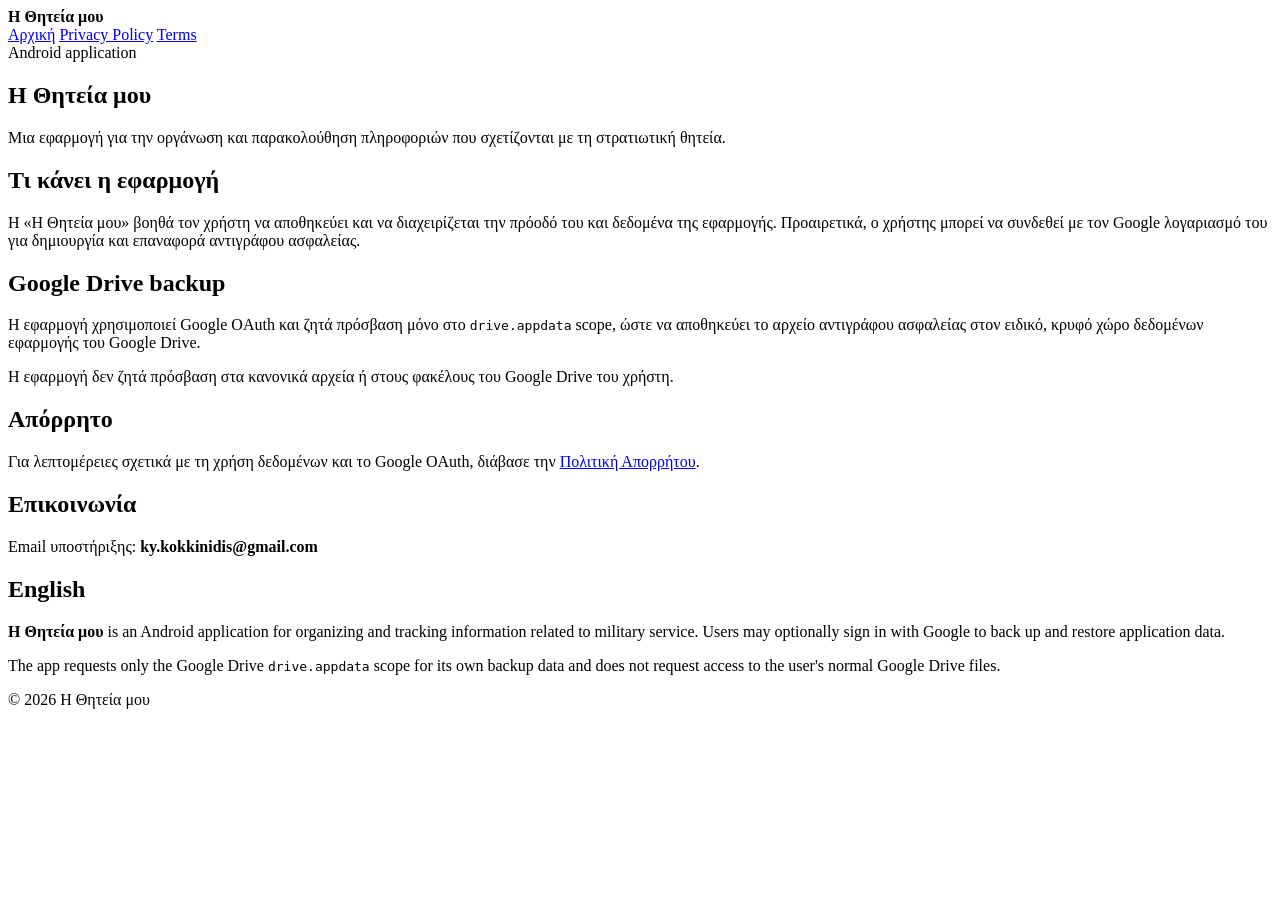
==== index.html @ 8e178951 "Add public GitHub Pages site" ====
<!doctype html>
<html lang="el">
<head>
  <meta charset="utf-8">
  <meta name="viewport" content="width=device-width,initial-scale=1">
  <title>Η Θητεία μου</title>
  <meta name="description" content="Η Θητεία μου - εφαρμογή οργάνωσης και παρακολούθησης στρατιωτικής θητείας.">
  <link rel="stylesheet" href="styles.css">
</head>
<body>
<header>
  <div class="container">
    <nav>
      <strong>Η Θητεία μου</strong>
      <div class="links">
        <a href="index.html">Αρχική</a>
        <a href="privacy.html">Privacy Policy</a>
        <a href="terms.html">Terms</a>
      </div>
    </nav>
  </div>
</header>
<main class="container">
  <section class="hero">
    <span class="badge">Android application</span>
    <h1>Η Θητεία μου</h1>
    <p class="muted">Μια εφαρμογή για την οργάνωση και παρακολούθηση πληροφοριών που σχετίζονται με τη στρατιωτική θητεία.</p>
  </section>
  <section class="card">
    <h2>Τι κάνει η εφαρμογή</h2>
    <p>Η «Η Θητεία μου» βοηθά τον χρήστη να αποθηκεύει και να διαχειρίζεται την πρόοδό του και δεδομένα της εφαρμογής. Προαιρετικά, ο χρήστης μπορεί να συνδεθεί με τον Google λογαριασμό του για δημιουργία και επαναφορά αντιγράφου ασφαλείας.</p>
  </section>
  <section class="card">
    <h2>Google Drive backup</h2>
    <p>Η εφαρμογή χρησιμοποιεί Google OAuth και ζητά πρόσβαση μόνο στο <code>drive.appdata</code> scope, ώστε να αποθηκεύει το αρχείο αντιγράφου ασφαλείας στον ειδικό, κρυφό χώρο δεδομένων εφαρμογής του Google Drive.</p>
    <p>Η εφαρμογή δεν ζητά πρόσβαση στα κανονικά αρχεία ή στους φακέλους του Google Drive του χρήστη.</p>
  </section>
  <section class="card">
    <h2>Απόρρητο</h2>
    <p>Για λεπτομέρειες σχετικά με τη χρήση δεδομένων και το Google OAuth, διάβασε την <a href="privacy.html">Πολιτική Απορρήτου</a>.</p>
  </section>
  <section class="card">
    <h2>Επικοινωνία</h2>
    <p>Email υποστήριξης: <strong>ky.kokkinidis@gmail.com</strong></p>
  </section>
  <section class="lang-block">
    <h2>English</h2>
    <div class="card">
      <p><strong>Η Θητεία μου</strong> is an Android application for organizing and tracking information related to military service. Users may optionally sign in with Google to back up and restore application data.</p>
      <p>The app requests only the Google Drive <code>drive.appdata</code> scope for its own backup data and does not request access to the user's normal Google Drive files.</p>
    </div>
  </section>
</main>
<footer><div class="container">© 2026 Η Θητεία μου</div></footer>
</body>
</html>
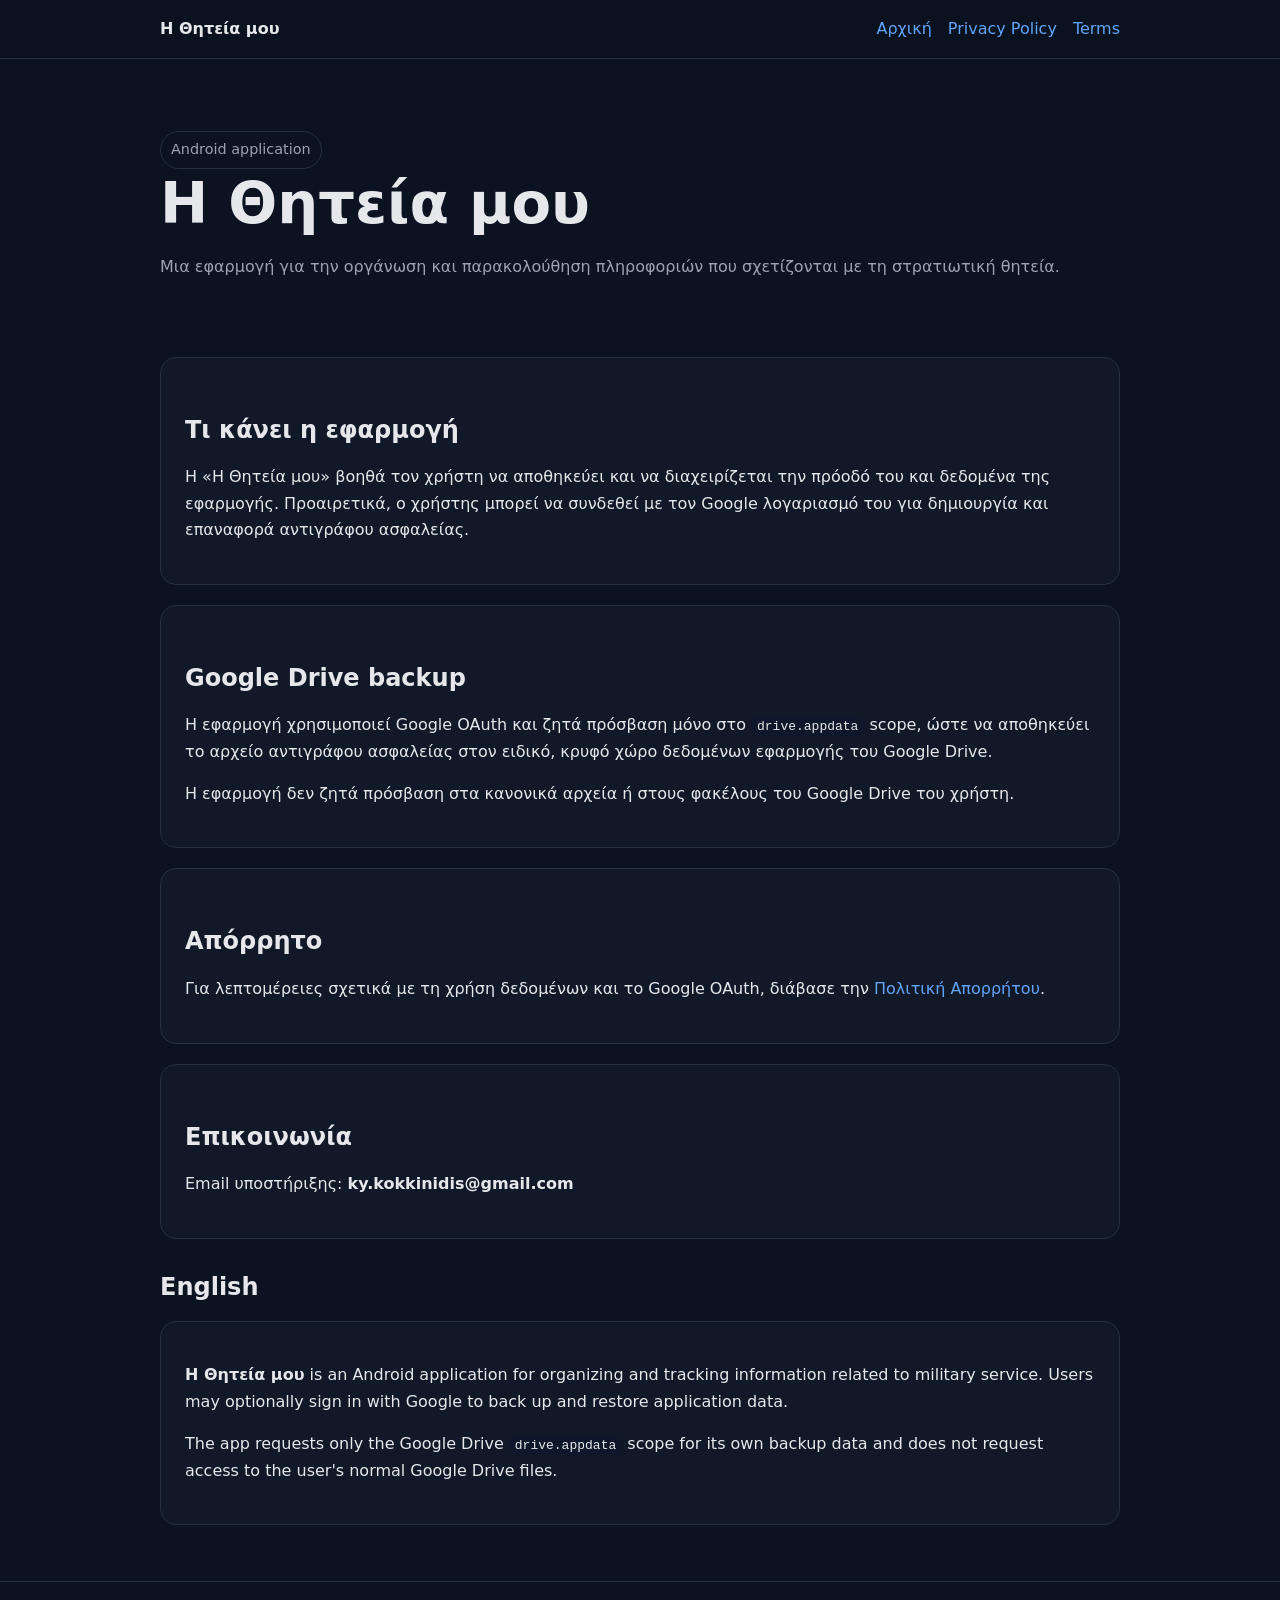
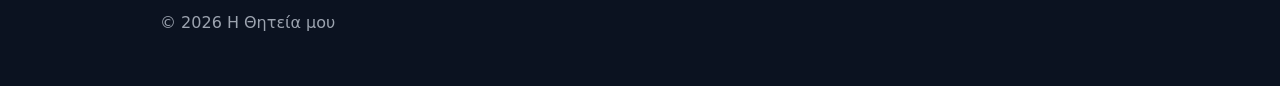
==== commit c03b2eb2: "Add Google Search Console verification tag" ====
--- a/index.html
+++ b/index.html
@@ -3,6 +3,7 @@
 <head>
   <meta charset="utf-8">
   <meta name="viewport" content="width=device-width,initial-scale=1">
+  <meta name="google-site-verification" content="En69V1-WqNW491M5iXir9cw8UQ_1f-vaIfh_tjFpFWw" />
   <title>Η Θητεία μου</title>
   <meta name="description" content="Η Θητεία μου - εφαρμογή οργάνωσης και παρακολούθησης στρατιωτικής θητείας.">
   <link rel="stylesheet" href="styles.css">
--- a/styles.css
+++ b/styles.css
@@ -0,0 +1,34 @@
+:root {
+  --bg: #0b1220;
+  --panel: #111827;
+  --text: #e5e7eb;
+  --muted: #9ca3af;
+  --accent: #60a5fa;
+  --border: #263041;
+}
+* { box-sizing: border-box; }
+body {
+  margin: 0;
+  font-family: Inter, system-ui, -apple-system, BlinkMacSystemFont, "Segoe UI", sans-serif;
+  background: var(--bg);
+  color: var(--text);
+  line-height: 1.65;
+}
+.container { width: min(960px, calc(100% - 32px)); margin: 0 auto; }
+header { border-bottom: 1px solid var(--border); background: rgba(11,18,32,.95); position: sticky; top: 0; backdrop-filter: blur(10px); }
+nav { display: flex; gap: 18px; align-items: center; justify-content: space-between; padding: 16px 0; }
+nav .links { display: flex; gap: 16px; flex-wrap: wrap; }
+a { color: var(--accent); text-decoration: none; }
+a:hover { text-decoration: underline; }
+.hero { padding: 72px 0 40px; }
+.card { background: var(--panel); border: 1px solid var(--border); border-radius: 16px; padding: 24px; margin: 20px 0; }
+h1, h2, h3 { line-height: 1.2; }
+h1 { font-size: clamp(2rem, 5vw, 3.6rem); margin: 0 0 16px; }
+h2 { margin-top: 34px; }
+.muted { color: var(--muted); }
+.badge { display: inline-block; border: 1px solid var(--border); border-radius: 999px; padding: 6px 10px; color: var(--muted); font-size: .9rem; }
+footer { border-top: 1px solid var(--border); margin-top: 56px; padding: 28px 0 50px; color: var(--muted); }
+code { background: #0f172a; padding: 2px 6px; border-radius: 6px; }
+ul { padding-left: 22px; }
+.lang-block { margin-top: 30px; }
+.notice { border-left: 4px solid var(--accent); padding-left: 16px; }
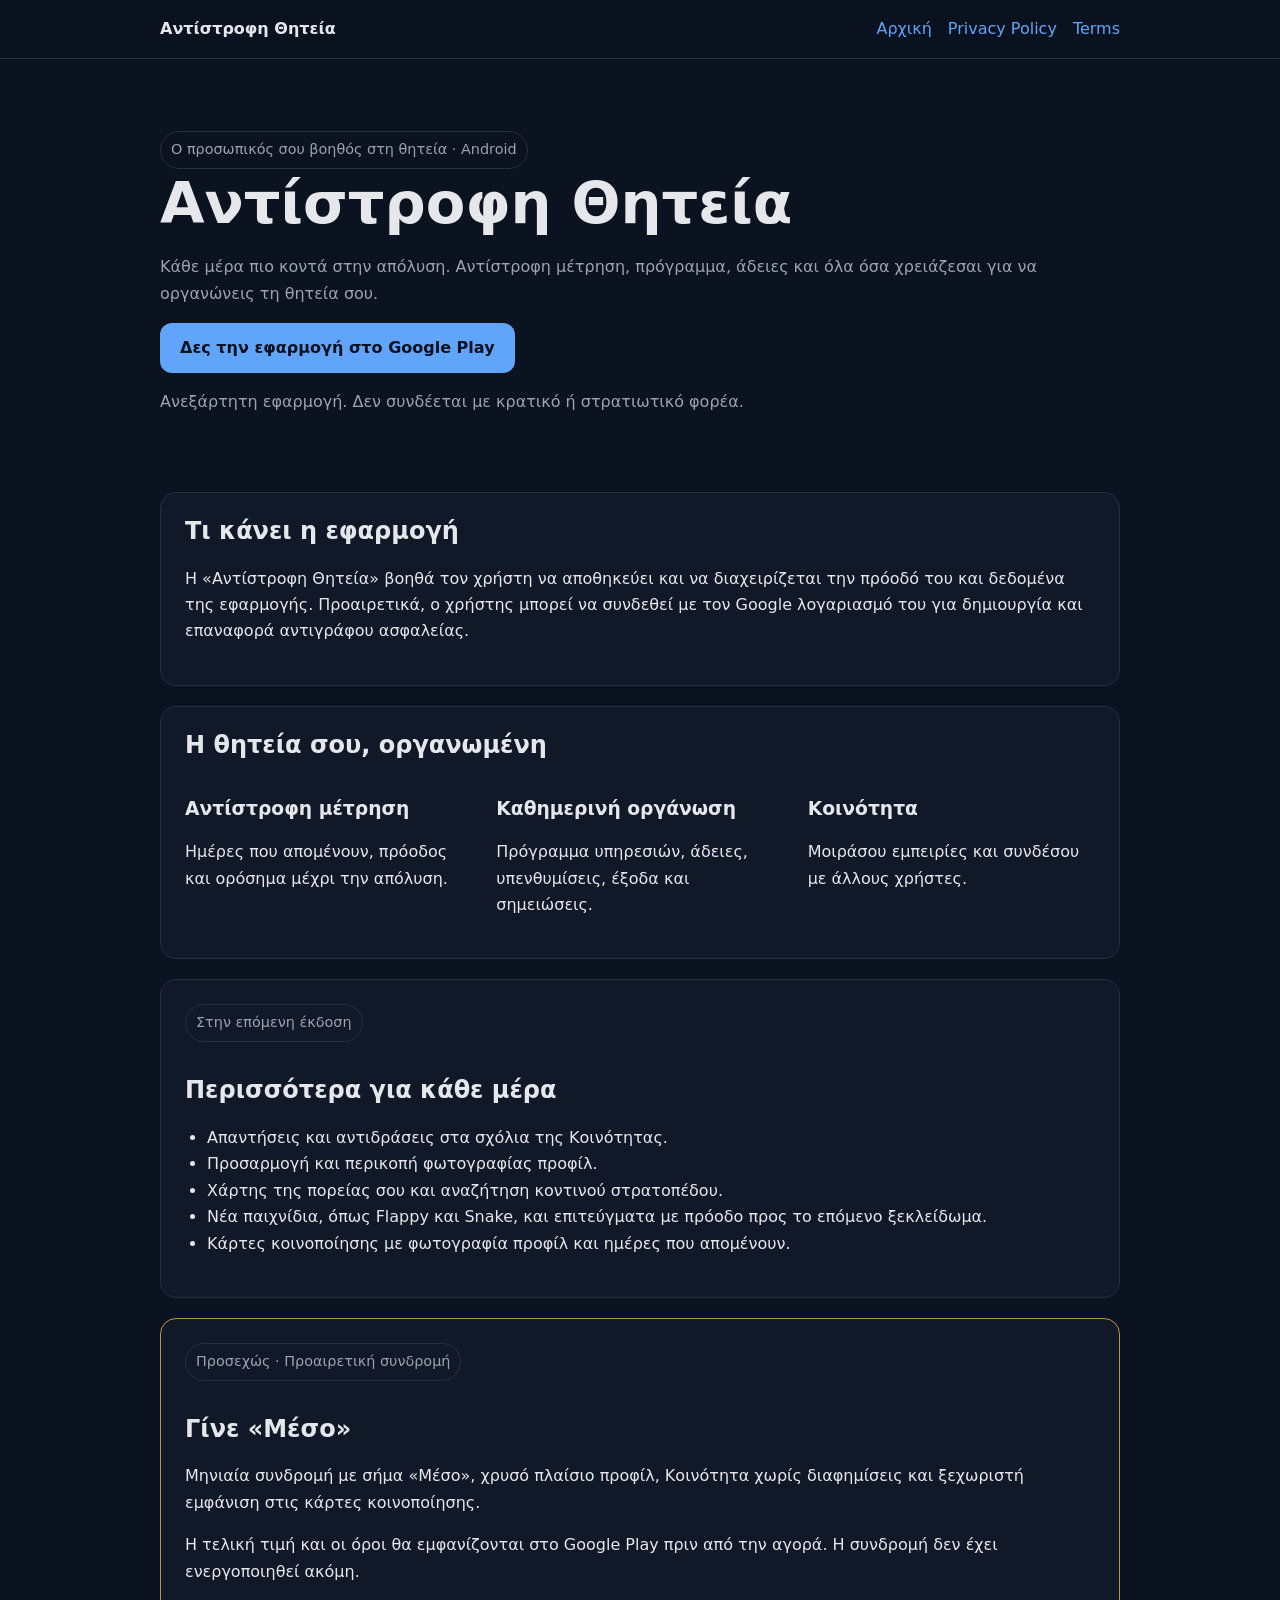
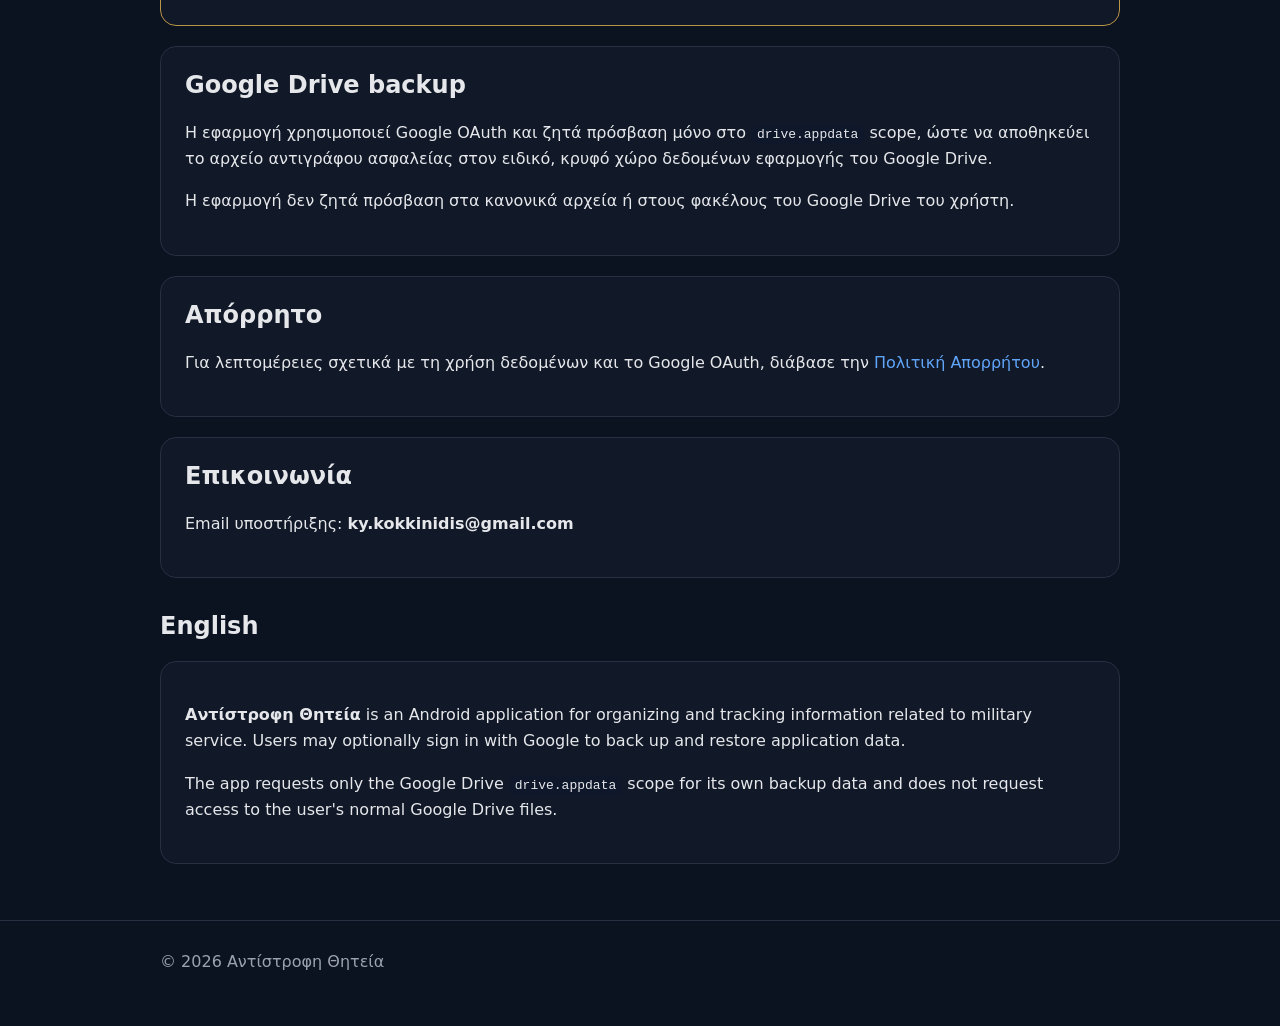
==== commit b2fc9b90: "Update site for Antistrofi Thiteia, upcoming features and membership" ====
--- a/index.html
+++ b/index.html
@@ -4,15 +4,15 @@
   <meta charset="utf-8">
   <meta name="viewport" content="width=device-width,initial-scale=1">
   <meta name="google-site-verification" content="En69V1-WqNW491M5iXir9cw8UQ_1f-vaIfh_tjFpFWw" />
-  <title>Η Θητεία μου</title>
-  <meta name="description" content="Η Θητεία μου - εφαρμογή οργάνωσης και παρακολούθησης στρατιωτικής θητείας.">
+  <title>Αντίστροφη Θητεία</title>
+  <meta name="description" content="Αντίστροφη Θητεία - εφαρμογή οργάνωσης και παρακολούθησης στρατιωτικής θητείας.">
   <link rel="stylesheet" href="styles.css">
 </head>
 <body>
 <header>
   <div class="container">
     <nav>
-      <strong>Η Θητεία μου</strong>
+      <strong>Αντίστροφη Θητεία</strong>
       <div class="links">
         <a href="index.html">Αρχική</a>
         <a href="privacy.html">Privacy Policy</a>
@@ -23,14 +23,19 @@
 </header>
 <main class="container">
   <section class="hero">
-    <span class="badge">Android application</span>
-    <h1>Η Θητεία μου</h1>
-    <p class="muted">Μια εφαρμογή για την οργάνωση και παρακολούθηση πληροφοριών που σχετίζονται με τη στρατιωτική θητεία.</p>
+    <span class="badge">Ο προσωπικός σου βοηθός στη θητεία · Android</span>
+    <h1>Αντίστροφη Θητεία</h1>
+    <p class="muted">Κάθε μέρα πιο κοντά στην απόλυση. Αντίστροφη μέτρηση, πρόγραμμα, άδειες και όλα όσα χρειάζεσαι για να οργανώνεις τη θητεία σου.</p>
+  <p><a class="button" href="https://play.google.com/store/apps/details?id=gr.kyriakos.i_thiteia_mou">Δες την εφαρμογή στο Google Play</a></p>
+    <p class="muted">Ανεξάρτητη εφαρμογή. Δεν συνδέεται με κρατικό ή στρατιωτικό φορέα.</p>
   </section>
   <section class="card">
     <h2>Τι κάνει η εφαρμογή</h2>
-    <p>Η «Η Θητεία μου» βοηθά τον χρήστη να αποθηκεύει και να διαχειρίζεται την πρόοδό του και δεδομένα της εφαρμογής. Προαιρετικά, ο χρήστης μπορεί να συνδεθεί με τον Google λογαριασμό του για δημιουργία και επαναφορά αντιγράφου ασφαλείας.</p>
+    <p>Η «Αντίστροφη Θητεία» βοηθά τον χρήστη να αποθηκεύει και να διαχειρίζεται την πρόοδό του και δεδομένα της εφαρμογής. Προαιρετικά, ο χρήστης μπορεί να συνδεθεί με τον Google λογαριασμό του για δημιουργία και επαναφορά αντιγράφου ασφαλείας.</p>
   </section>
+<section class="card"><h2>Η θητεία σου, οργανωμένη</h2><div class="feature-grid"><div><h3>Αντίστροφη μέτρηση</h3><p>Ημέρες που απομένουν, πρόοδος και ορόσημα μέχρι την απόλυση.</p></div><div><h3>Καθημερινή οργάνωση</h3><p>Πρόγραμμα υπηρεσιών, άδειες, υπενθυμίσεις, έξοδα και σημειώσεις.</p></div><div><h3>Κοινότητα</h3><p>Μοιράσου εμπειρίες και συνδέσου με άλλους χρήστες.</p></div></div></section>
+<section class="card"><span class="badge">Στην επόμενη έκδοση</span><h2>Περισσότερα για κάθε μέρα</h2><ul><li>Απαντήσεις και αντιδράσεις στα σχόλια της Κοινότητας.</li><li>Προσαρμογή και περικοπή φωτογραφίας προφίλ.</li><li>Χάρτης της πορείας σου και αναζήτηση κοντινού στρατοπέδου.</li><li>Νέα παιχνίδια, όπως Flappy και Snake, και επιτεύγματα με πρόοδο προς το επόμενο ξεκλείδωμα.</li><li>Κάρτες κοινοποίησης με φωτογραφία προφίλ και ημέρες που απομένουν.</li></ul></section>
+<section class="card membership"><span class="badge">Προσεχώς · Προαιρετική συνδρομή</span><h2>Γίνε «Μέσο»</h2><p>Μηνιαία συνδρομή με σήμα «Μέσο», χρυσό πλαίσιο προφίλ, Κοινότητα χωρίς διαφημίσεις και ξεχωριστή εμφάνιση στις κάρτες κοινοποίησης.</p><p>Η τελική τιμή και οι όροι θα εμφανίζονται στο Google Play πριν από την αγορά. Η συνδρομή δεν έχει ενεργοποιηθεί ακόμη.</p></section>
   <section class="card">
     <h2>Google Drive backup</h2>
     <p>Η εφαρμογή χρησιμοποιεί Google OAuth και ζητά πρόσβαση μόνο στο <code>drive.appdata</code> scope, ώστε να αποθηκεύει το αρχείο αντιγράφου ασφαλείας στον ειδικό, κρυφό χώρο δεδομένων εφαρμογής του Google Drive.</p>
@@ -47,11 +52,11 @@
   <section class="lang-block">
     <h2>English</h2>
     <div class="card">
-      <p><strong>Η Θητεία μου</strong> is an Android application for organizing and tracking information related to military service. Users may optionally sign in with Google to back up and restore application data.</p>
+      <p><strong>Αντίστροφη Θητεία</strong> is an Android application for organizing and tracking information related to military service. Users may optionally sign in with Google to back up and restore application data.</p>
       <p>The app requests only the Google Drive <code>drive.appdata</code> scope for its own backup data and does not request access to the user's normal Google Drive files.</p>
     </div>
   </section>
 </main>
-<footer><div class="container">© 2026 Η Θητεία μου</div></footer>
+<footer><div class="container">© 2026 Αντίστροφη Θητεία</div></footer>
 </body>
 </html>
--- a/styles.css
+++ b/styles.css
@@ -31,4 +31,5 @@
 code { background: #0f172a; padding: 2px 6px; border-radius: 6px; }
 ul { padding-left: 22px; }
 .lang-block { margin-top: 30px; }
-.notice { border-left: 4px solid var(--accent); padding-left: 16px; }+.notice { border-left: 4px solid var(--accent); padding-left: 16px; }
+.button{display:inline-block;background:#60a5fa;color:#081120;padding:12px 20px;border-radius:12px;font-weight:700}.button:hover{background:#93c5fd;text-decoration:none}.feature-grid{display:grid;grid-template-columns:repeat(3,1fr);gap:24px}.card h2:first-child{margin-top:0}.membership{border-color:#b99545}a:focus-visible{outline:3px solid #fbbf24;outline-offset:4px}header{z-index:10}@media(max-width:640px){nav{align-items:flex-start;flex-direction:column;gap:10px}.hero{padding-top:40px}.feature-grid{grid-template-columns:1fr;gap:0}.card{padding:20px}code{overflow-wrap:anywhere}}
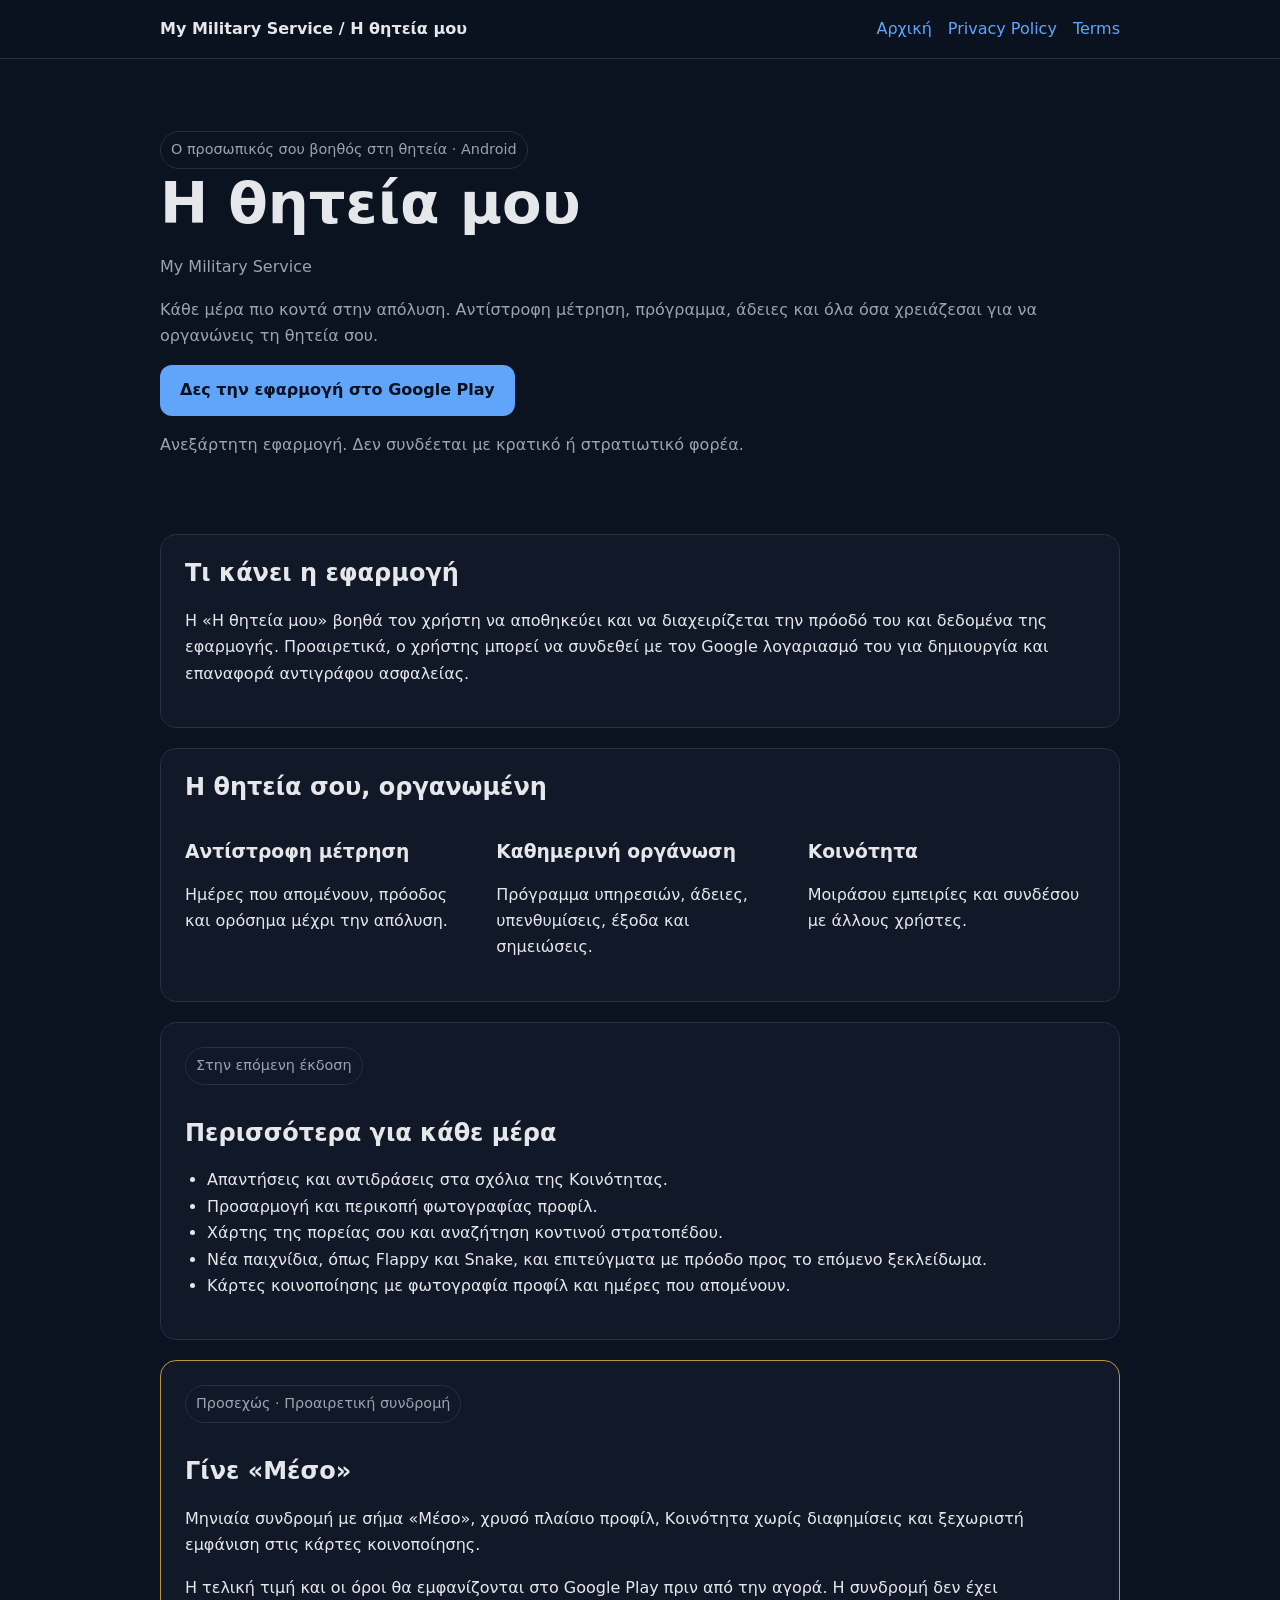
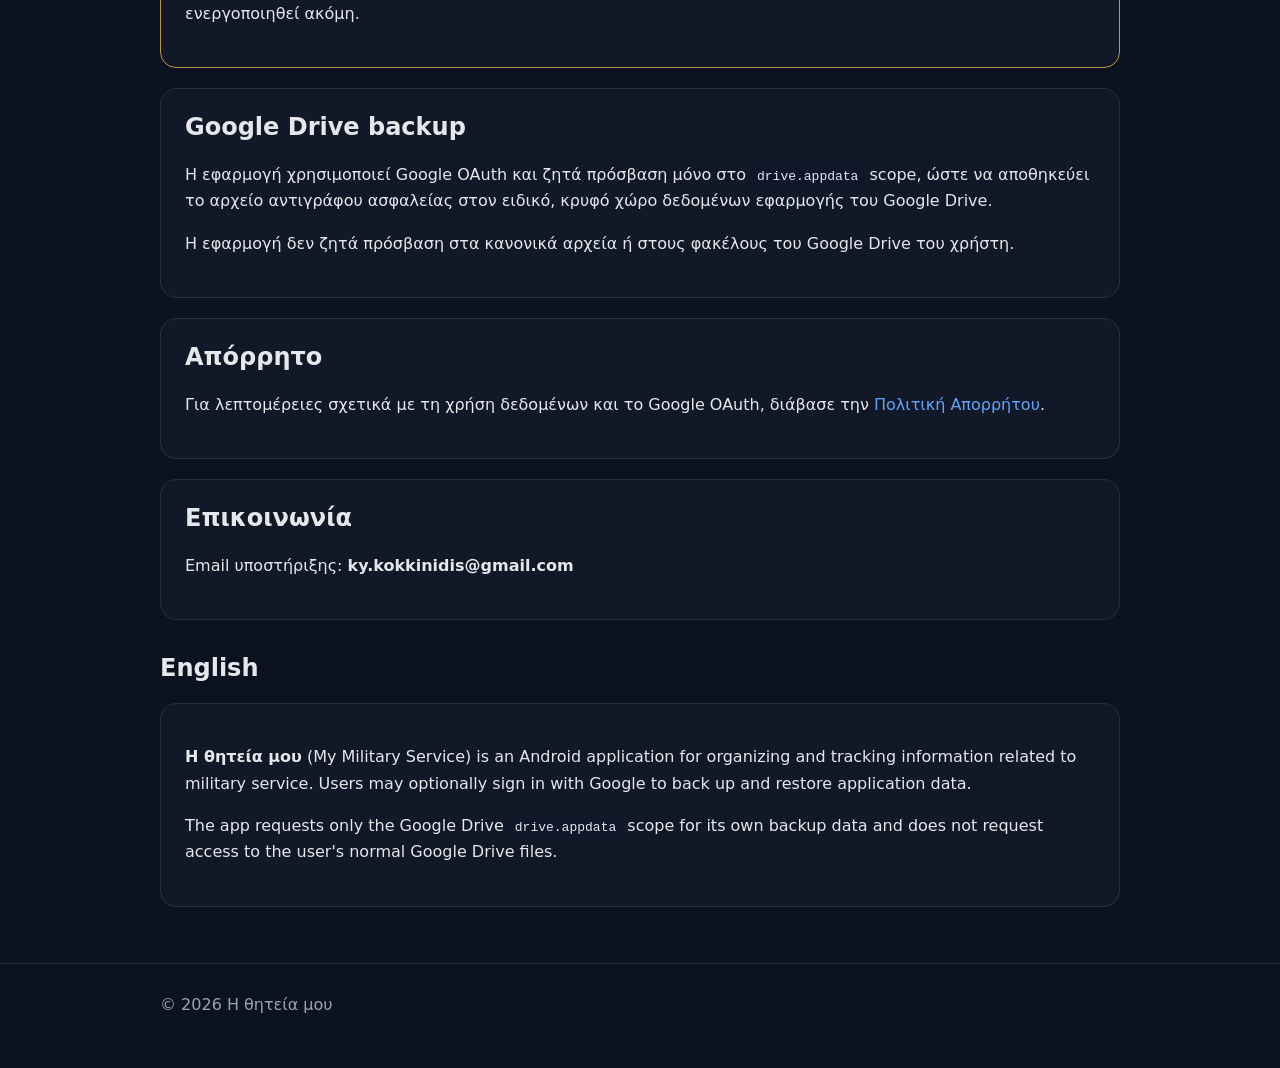
==== commit a31e34b8: "Rename app to My Military Service / Η θητεία μου" ====
--- a/index.html
+++ b/index.html
@@ -4,15 +4,15 @@
   <meta charset="utf-8">
   <meta name="viewport" content="width=device-width,initial-scale=1">
   <meta name="google-site-verification" content="En69V1-WqNW491M5iXir9cw8UQ_1f-vaIfh_tjFpFWw" />
-  <title>Αντίστροφη Θητεία</title>
-  <meta name="description" content="Αντίστροφη Θητεία - εφαρμογή οργάνωσης και παρακολούθησης στρατιωτικής θητείας.">
+  <title>My Military Service / Η θητεία μου</title>
+  <meta name="description" content="Η θητεία μου - εφαρμογή οργάνωσης και παρακολούθησης στρατιωτικής θητείας.">
   <link rel="stylesheet" href="styles.css">
 </head>
 <body>
 <header>
   <div class="container">
     <nav>
-      <strong>Αντίστροφη Θητεία</strong>
+      <strong>My Military Service / Η θητεία μου</strong>
       <div class="links">
         <a href="index.html">Αρχική</a>
         <a href="privacy.html">Privacy Policy</a>
@@ -24,14 +24,14 @@
 <main class="container">
   <section class="hero">
     <span class="badge">Ο προσωπικός σου βοηθός στη θητεία · Android</span>
-    <h1>Αντίστροφη Θητεία</h1>
+    <h1>Η θητεία μου</h1><p class="muted" lang="en">My Military Service</p>
     <p class="muted">Κάθε μέρα πιο κοντά στην απόλυση. Αντίστροφη μέτρηση, πρόγραμμα, άδειες και όλα όσα χρειάζεσαι για να οργανώνεις τη θητεία σου.</p>
   <p><a class="button" href="https://play.google.com/store/apps/details?id=gr.kyriakos.i_thiteia_mou">Δες την εφαρμογή στο Google Play</a></p>
     <p class="muted">Ανεξάρτητη εφαρμογή. Δεν συνδέεται με κρατικό ή στρατιωτικό φορέα.</p>
   </section>
   <section class="card">
     <h2>Τι κάνει η εφαρμογή</h2>
-    <p>Η «Αντίστροφη Θητεία» βοηθά τον χρήστη να αποθηκεύει και να διαχειρίζεται την πρόοδό του και δεδομένα της εφαρμογής. Προαιρετικά, ο χρήστης μπορεί να συνδεθεί με τον Google λογαριασμό του για δημιουργία και επαναφορά αντιγράφου ασφαλείας.</p>
+    <p>Η «Η θητεία μου» βοηθά τον χρήστη να αποθηκεύει και να διαχειρίζεται την πρόοδό του και δεδομένα της εφαρμογής. Προαιρετικά, ο χρήστης μπορεί να συνδεθεί με τον Google λογαριασμό του για δημιουργία και επαναφορά αντιγράφου ασφαλείας.</p>
   </section>
 <section class="card"><h2>Η θητεία σου, οργανωμένη</h2><div class="feature-grid"><div><h3>Αντίστροφη μέτρηση</h3><p>Ημέρες που απομένουν, πρόοδος και ορόσημα μέχρι την απόλυση.</p></div><div><h3>Καθημερινή οργάνωση</h3><p>Πρόγραμμα υπηρεσιών, άδειες, υπενθυμίσεις, έξοδα και σημειώσεις.</p></div><div><h3>Κοινότητα</h3><p>Μοιράσου εμπειρίες και συνδέσου με άλλους χρήστες.</p></div></div></section>
 <section class="card"><span class="badge">Στην επόμενη έκδοση</span><h2>Περισσότερα για κάθε μέρα</h2><ul><li>Απαντήσεις και αντιδράσεις στα σχόλια της Κοινότητας.</li><li>Προσαρμογή και περικοπή φωτογραφίας προφίλ.</li><li>Χάρτης της πορείας σου και αναζήτηση κοντινού στρατοπέδου.</li><li>Νέα παιχνίδια, όπως Flappy και Snake, και επιτεύγματα με πρόοδο προς το επόμενο ξεκλείδωμα.</li><li>Κάρτες κοινοποίησης με φωτογραφία προφίλ και ημέρες που απομένουν.</li></ul></section>
@@ -52,11 +52,11 @@
   <section class="lang-block">
     <h2>English</h2>
     <div class="card">
-      <p><strong>Αντίστροφη Θητεία</strong> is an Android application for organizing and tracking information related to military service. Users may optionally sign in with Google to back up and restore application data.</p>
+      <p><strong>Η θητεία μου</strong> (My Military Service) is an Android application for organizing and tracking information related to military service. Users may optionally sign in with Google to back up and restore application data.</p>
       <p>The app requests only the Google Drive <code>drive.appdata</code> scope for its own backup data and does not request access to the user's normal Google Drive files.</p>
     </div>
   </section>
 </main>
-<footer><div class="container">© 2026 Αντίστροφη Θητεία</div></footer>
+<footer><div class="container">© 2026 Η θητεία μου</div></footer>
 </body>
 </html>
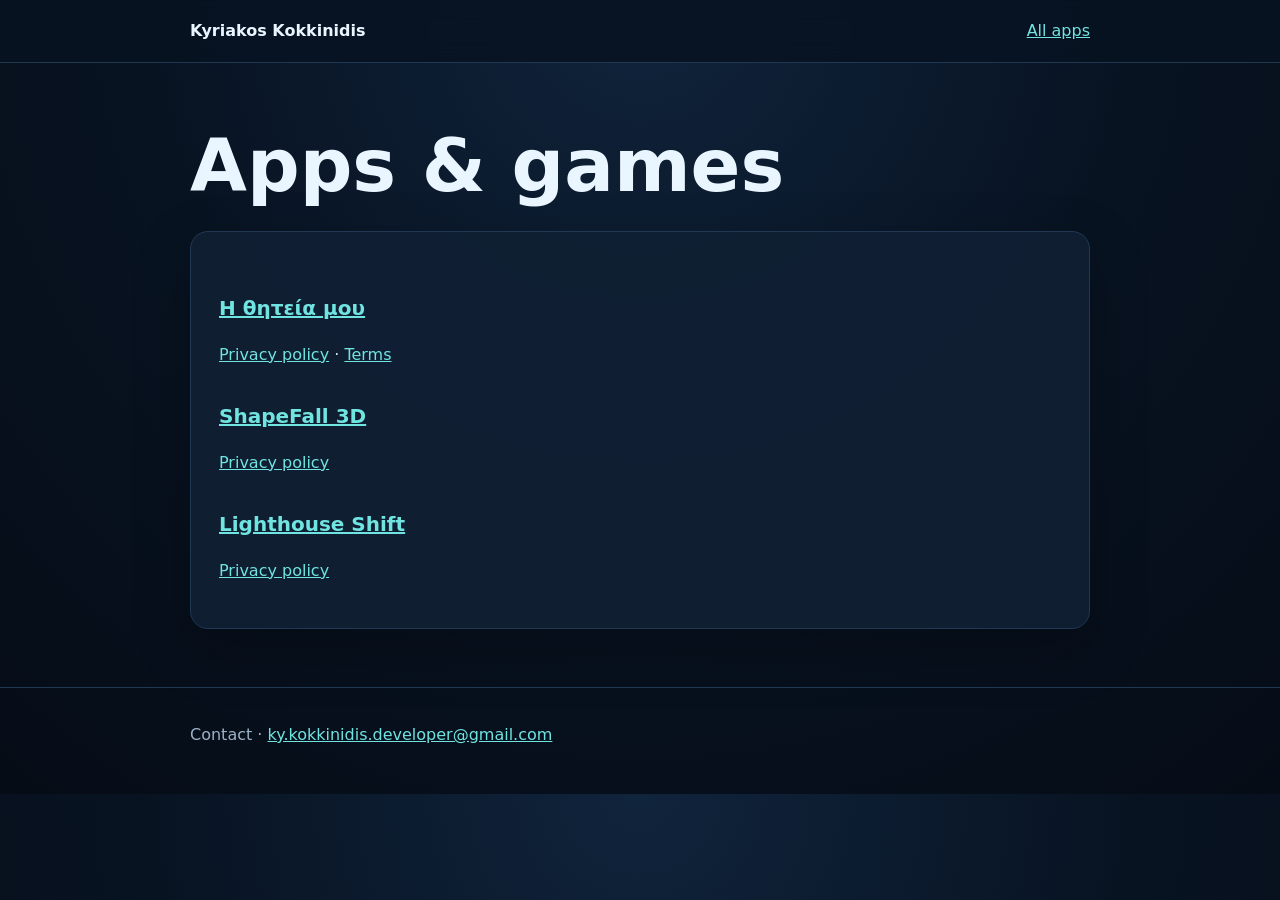
==== commit 4fa30049: "Add app directory and Lighthouse Shift privacy policy" ====
--- a/index.html
+++ b/index.html
@@ -1,62 +1,4 @@
 <!doctype html>
-<html lang="el">
-<head>
-  <meta charset="utf-8">
-  <meta name="viewport" content="width=device-width,initial-scale=1">
-  <meta name="google-site-verification" content="En69V1-WqNW491M5iXir9cw8UQ_1f-vaIfh_tjFpFWw" />
-  <title>My Military Service / Η θητεία μου</title>
-  <meta name="description" content="Η θητεία μου - εφαρμογή οργάνωσης και παρακολούθησης στρατιωτικής θητείας.">
-  <link rel="stylesheet" href="styles.css">
-</head>
-<body>
-<header>
-  <div class="container">
-    <nav>
-      <strong>My Military Service / Η θητεία μου</strong>
-      <div class="links">
-        <a href="index.html">Αρχική</a>
-        <a href="privacy.html">Privacy Policy</a>
-        <a href="terms.html">Terms</a>
-      </div>
-    </nav>
-  </div>
-</header>
-<main class="container">
-  <section class="hero">
-    <span class="badge">Ο προσωπικός σου βοηθός στη θητεία · Android</span>
-    <h1>Η θητεία μου</h1><p class="muted" lang="en">My Military Service</p>
-    <p class="muted">Κάθε μέρα πιο κοντά στην απόλυση. Αντίστροφη μέτρηση, πρόγραμμα, άδειες και όλα όσα χρειάζεσαι για να οργανώνεις τη θητεία σου.</p>
-  <p><a class="button" href="https://play.google.com/store/apps/details?id=gr.kyriakos.i_thiteia_mou">Δες την εφαρμογή στο Google Play</a></p>
-    <p class="muted">Ανεξάρτητη εφαρμογή. Δεν συνδέεται με κρατικό ή στρατιωτικό φορέα.</p>
-  </section>
-  <section class="card">
-    <h2>Τι κάνει η εφαρμογή</h2>
-    <p>Η «Η θητεία μου» βοηθά τον χρήστη να αποθηκεύει και να διαχειρίζεται την πρόοδό του και δεδομένα της εφαρμογής. Προαιρετικά, ο χρήστης μπορεί να συνδεθεί με τον Google λογαριασμό του για δημιουργία και επαναφορά αντιγράφου ασφαλείας.</p>
-  </section>
-<section class="card"><h2>Η θητεία σου, οργανωμένη</h2><div class="feature-grid"><div><h3>Αντίστροφη μέτρηση</h3><p>Ημέρες που απομένουν, πρόοδος και ορόσημα μέχρι την απόλυση.</p></div><div><h3>Καθημερινή οργάνωση</h3><p>Πρόγραμμα υπηρεσιών, άδειες, υπενθυμίσεις, έξοδα και σημειώσεις.</p></div><div><h3>Κοινότητα</h3><p>Μοιράσου εμπειρίες και συνδέσου με άλλους χρήστες.</p></div></div></section>
-<section class="card"><span class="badge">Στην επόμενη έκδοση</span><h2>Περισσότερα για κάθε μέρα</h2><ul><li>Απαντήσεις και αντιδράσεις στα σχόλια της Κοινότητας.</li><li>Προσαρμογή και περικοπή φωτογραφίας προφίλ.</li><li>Χάρτης της πορείας σου και αναζήτηση κοντινού στρατοπέδου.</li><li>Νέα παιχνίδια, όπως Flappy και Snake, και επιτεύγματα με πρόοδο προς το επόμενο ξεκλείδωμα.</li><li>Κάρτες κοινοποίησης με φωτογραφία προφίλ και ημέρες που απομένουν.</li></ul></section>
-<section class="card membership"><span class="badge">Προσεχώς · Προαιρετική συνδρομή</span><h2>Γίνε «Μέσο»</h2><p>Μηνιαία συνδρομή με σήμα «Μέσο», χρυσό πλαίσιο προφίλ, Κοινότητα χωρίς διαφημίσεις και ξεχωριστή εμφάνιση στις κάρτες κοινοποίησης.</p><p>Η τελική τιμή και οι όροι θα εμφανίζονται στο Google Play πριν από την αγορά. Η συνδρομή δεν έχει ενεργοποιηθεί ακόμη.</p></section>
-  <section class="card">
-    <h2>Google Drive backup</h2>
-    <p>Η εφαρμογή χρησιμοποιεί Google OAuth και ζητά πρόσβαση μόνο στο <code>drive.appdata</code> scope, ώστε να αποθηκεύει το αρχείο αντιγράφου ασφαλείας στον ειδικό, κρυφό χώρο δεδομένων εφαρμογής του Google Drive.</p>
-    <p>Η εφαρμογή δεν ζητά πρόσβαση στα κανονικά αρχεία ή στους φακέλους του Google Drive του χρήστη.</p>
-  </section>
-  <section class="card">
-    <h2>Απόρρητο</h2>
-    <p>Για λεπτομέρειες σχετικά με τη χρήση δεδομένων και το Google OAuth, διάβασε την <a href="privacy.html">Πολιτική Απορρήτου</a>.</p>
-  </section>
-  <section class="card">
-    <h2>Επικοινωνία</h2>
-    <p>Email υποστήριξης: <strong>ky.kokkinidis@gmail.com</strong></p>
-  </section>
-  <section class="lang-block">
-    <h2>English</h2>
-    <div class="card">
-      <p><strong>Η θητεία μου</strong> (My Military Service) is an Android application for organizing and tracking information related to military service. Users may optionally sign in with Google to back up and restore application data.</p>
-      <p>The app requests only the Google Drive <code>drive.appdata</code> scope for its own backup data and does not request access to the user's normal Google Drive files.</p>
-    </div>
-  </section>
-</main>
-<footer><div class="container">© 2026 Η θητεία μου</div></footer>
-</body>
-</html>+<html lang="en"><head><meta charset="utf-8"><meta name="viewport" content="width=device-width,initial-scale=1"><title>Apps & games — Kyriakos Kokkinidis</title><link rel="stylesheet" href="shapefall3d/styles.css"></head><body>
+<header><div class="wrap"><strong>Kyriakos Kokkinidis</strong><a href="./">All apps</a></div></header>
+<main class="wrap"><section class="hero"><h1>Apps & games</h1></section><section class="card"><h2 lang="el"><a href="i-thiteia-mou/">Η θητεία μου</a></h2><p><a href="i-thiteia-mou/privacy.html">Privacy policy</a> · <a href="i-thiteia-mou/terms.html">Terms</a></p><h2><a href="shapefall3d/">ShapeFall 3D</a></h2><p><a href="shapefall3d/privacy.html">Privacy policy</a></p><h2><a href="lighthouseshift/">Lighthouse Shift</a></h2><p><a href="lighthouseshift/privacy.html">Privacy policy</a></p></section></main><footer><div class="wrap">Contact · <a href="mailto:ky.kokkinidis.developer@gmail.com">ky.kokkinidis.developer@gmail.com</a></div></footer></body></html>
--- a/shapefall3d/styles.css
+++ b/shapefall3d/styles.css
@@ -0,0 +1 @@
+:root{--bg:#081322;--panel:#102034;--text:#eaf6ff;--muted:#9db2c7;--cyan:#70e4e1;--gold:#f4c86a;--border:#213853}*{box-sizing:border-box}body{margin:0;background:radial-gradient(circle at top,#10243c 0,#081322 48%,#050c16 100%);color:var(--text);font-family:Inter,system-ui,-apple-system,BlinkMacSystemFont,"Segoe UI",sans-serif;line-height:1.65}.wrap{width:min(900px,calc(100% - 32px));margin:auto}header{border-bottom:1px solid var(--border);background:rgba(8,19,34,.92);backdrop-filter:blur(12px)}header .wrap{display:flex;justify-content:space-between;align-items:center;padding:18px 0}.brand{font-weight:800;letter-spacing:.08em}.accent{color:var(--cyan)}main{padding:58px 0}.hero{margin-bottom:28px}.eyebrow{color:var(--cyan);font-weight:700;letter-spacing:.12em;text-transform:uppercase;font-size:.78rem}h1{font-size:clamp(2.3rem,7vw,4.6rem);line-height:1;margin:.5rem 0 1rem}h2{margin-top:2rem;font-size:1.25rem}.card{background:rgba(16,32,52,.9);border:1px solid var(--border);border-radius:18px;padding:28px;box-shadow:0 20px 55px rgba(0,0,0,.25)}p,li{color:#d4e2ee}.muted{color:var(--muted)}a{color:var(--cyan)}code{background:#07101c;padding:.15rem .4rem;border-radius:6px}.meta{display:flex;gap:12px;flex-wrap:wrap}.pill{border:1px solid var(--border);border-radius:999px;padding:6px 10px;color:var(--muted);font-size:.85rem}footer{padding:34px 0 46px;color:var(--muted);border-top:1px solid var(--border)}@media(max-width:640px){main{padding-top:36px}.card{padding:20px}header .wrap{align-items:flex-start;gap:8px;flex-direction:column}}
